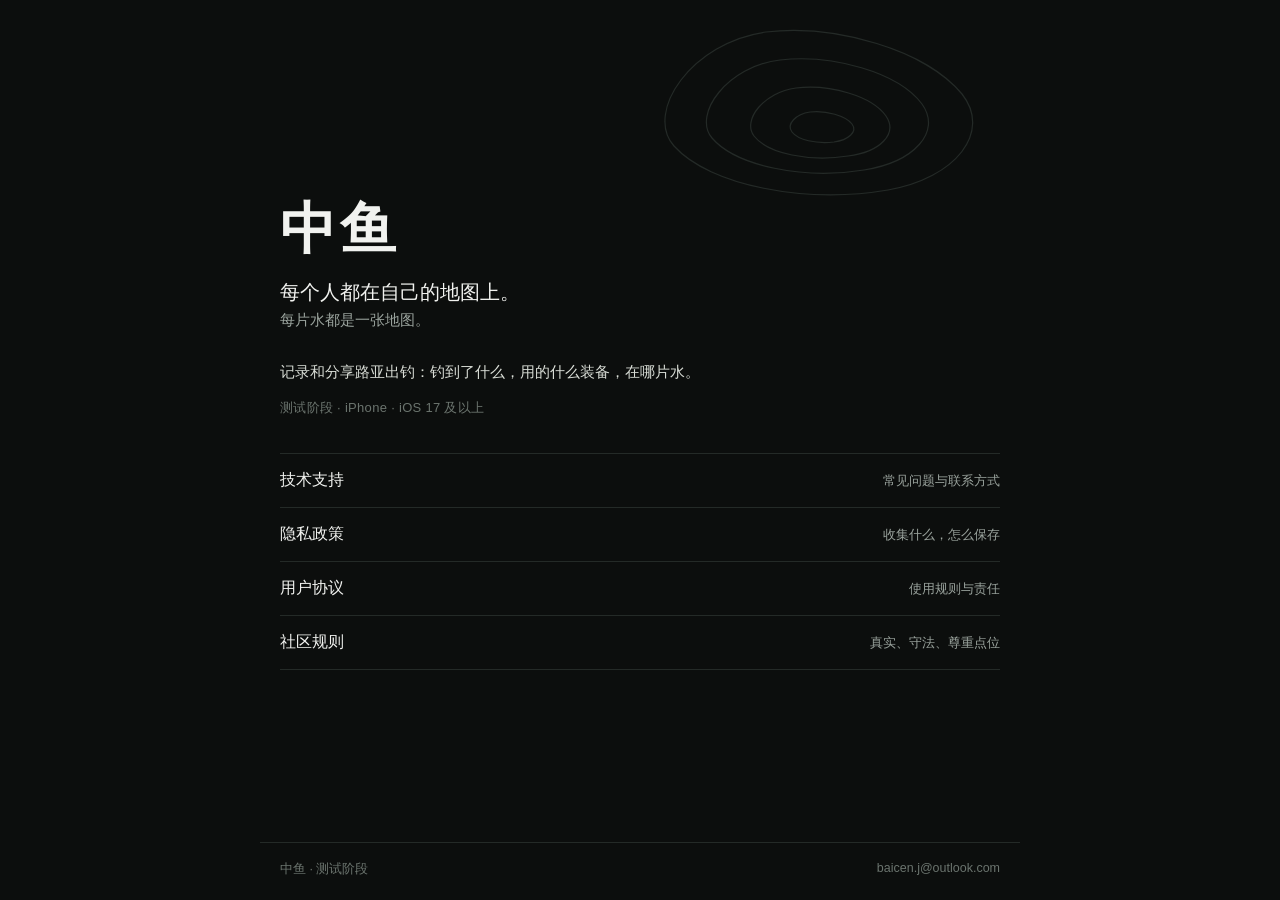
==== index.html @ 6c9fc5cf "中鱼支持站：技术支持、隐私政策、用户协议、社区规则 Co-Authored-By: Claude Opus 5.5 <noreply@anthropic.com>" ====
<!doctype html>
<html lang="zh-CN">
<head>
<meta charset="utf-8">
<meta name="viewport" content="width=device-width,initial-scale=1,viewport-fit=cover">
<meta name="color-scheme" content="dark">
<meta name="theme-color" content="#0c0e0d">
<meta name="description" content="中鱼：记录和分享路亚出钓。技术支持、隐私政策、用户协议与社区规则。">
<title>中鱼｜支持与隐私</title>
<link rel="icon" href="data:,">
<link rel="stylesheet" href="style.css">
</head>
<body>
<main class="home">
<svg class="contour" viewBox="0 0 720 200" aria-hidden="true" fill="none" stroke="#242a27" stroke-width="1.2">
<path d="M486 24c70-8 160 18 196 62 30 38-6 84-74 96-82 14-178-4-214-44-30-34 18-104 92-114Z"/>
<path d="M500 52c52-6 118 12 142 44 20 28-8 58-58 66-60 10-128-4-152-32-20-24 16-72 68-78Z"/>
<path d="M516 80c34-4 76 8 90 28 12 18-6 36-38 40-38 6-80-2-94-20-12-16 10-44 42-48Z"/>
<path d="M530 104c16-2 36 4 42 12 6 8-4 16-18 18-18 2-36-2-42-10-6-8 4-18 18-20Z"/>
</svg>
<h1>中鱼</h1>
<p class="line">每个人都在自己的地图上。</p>
<p class="sub">每片水都是一张地图。</p>
<p class="what">记录和分享路亚出钓：钓到了什么，用的什么装备，在哪片水。</p>
<p class="status">测试阶段 · iPhone · iOS 17 及以上</p>
<ul class="rows">
<li><a href="support.html"><b>技术支持</b><span>常见问题与联系方式</span></a></li>
<li><a href="privacy.html"><b>隐私政策</b><span>收集什么，怎么保存</span></a></li>
<li><a href="terms.html"><b>用户协议</b><span>使用规则与责任</span></a></li>
<li><a href="community.html"><b>社区规则</b><span>真实、守法、尊重点位</span></a></li>
</ul>
</main>
<footer class="foot"><span>中鱼 · 测试阶段</span><a href="mailto:baicen.j@outlook.com">baicen.j@outlook.com</a></footer>
</body>
</html>
---- style.css ----
/* 支持站。和 App、分享页同一套颜色：近黑底，系统字体，苔绿只用在很少的地方。 */
:root {
  --bg: #0c0e0d; --surface: #161a18; --line: #242a27;
  --text: #f1f2ef; --text-2: #d9ddd6; --muted: #9aa39d; --faint: #6b746e;
  --moss: #9fb77f; --pad: 20px;
}
* { box-sizing: border-box; }
html { color-scheme: dark; background: var(--bg); -webkit-text-size-adjust: 100%; }
body {
  margin: 0; min-height: 100vh; display: flex; flex-direction: column;
  color: var(--text); background: var(--bg);
  font-family: -apple-system, "SF Pro Text", "PingFang SC", "Helvetica Neue", "Microsoft YaHei", sans-serif;
  font-variant-numeric: tabular-nums; -webkit-font-smoothing: antialiased;
}
a { color: inherit; text-underline-offset: 3px; }

.bar {
  display: flex; align-items: center; gap: 16px; flex-wrap: wrap;
  max-width: 760px; width: 100%; margin: 0 auto; padding: 18px var(--pad) 0;
}
.brand { font-size: 17px; font-weight: 700; letter-spacing: 1px; text-decoration: none; }
.bar nav { display: flex; gap: 4px 16px; flex-wrap: wrap; margin-left: auto; color: var(--muted); font-size: 13.5px; }
.bar nav a { text-decoration: none; padding: 4px 0; }
.bar nav a[aria-current="page"] { color: var(--text); }

.doc { flex: 1; max-width: 760px; width: 100%; margin: 0 auto; padding: 40px var(--pad) 48px; }
.doc article { color: var(--text-2); font-size: 15px; line-height: 1.85; overflow-wrap: anywhere; }
.doc h1 { margin: 0 0 24px; color: var(--text); font-size: 30px; line-height: 1.3; letter-spacing: -.3px; }
.doc h2 { margin: 36px 0 10px; color: var(--text); font-size: 19px; line-height: 1.5; }
.doc h3 { margin: 24px 0 6px; color: var(--text); font-size: 16px; }
.doc p { margin: 10px 0; white-space: pre-line; }
.doc ul, .doc ol { margin: 10px 0; padding-left: 1.4em; }
.doc li + li { margin-top: 6px; }
.doc strong { color: var(--text); font-weight: 600; }
.doc article a { color: var(--moss); }

.foot {
  display: flex; gap: 8px 20px; flex-wrap: wrap; justify-content: space-between;
  max-width: 760px; width: 100%; margin: 0 auto;
  padding: 18px var(--pad) calc(22px + env(safe-area-inset-bottom));
  border-top: 1px solid var(--line); color: var(--faint); font-size: 12.5px;
}
.foot a { text-decoration: none; }

/* 首页 */
.home { flex: 1; max-width: 760px; width: 100%; margin: 0 auto; padding: 0 var(--pad) 40px; }
.home .contour { display: block; width: 100%; height: auto; margin: 8px 0 -8px; }
.home h1 { margin: 0; font-size: 56px; line-height: 1.05; font-weight: 700; letter-spacing: 4px; }
.home .line { margin: 18px 0 0; font-size: 20px; line-height: 1.5; color: var(--text); }
.home .sub { margin: 4px 0 0; font-size: 15px; color: var(--muted); }
.home .what { margin: 28px 0 0; max-width: 30em; font-size: 15px; line-height: 1.8; color: var(--text-2); }
.home .status { margin: 14px 0 0; font-size: 13px; color: var(--faint); letter-spacing: .3px; }
.rows { margin: 36px 0 0; padding: 0; list-style: none; border-top: 1px solid var(--line); }
.rows a {
  display: flex; align-items: baseline; justify-content: space-between; gap: 16px;
  padding: 16px 0; border-bottom: 1px solid var(--line); text-decoration: none;
}
.rows b { font-size: 16px; font-weight: 500; }
.rows span { color: var(--muted); font-size: 13px; text-align: right; }
.rows a:hover b, .rows a:focus-visible b { color: var(--moss); }

@media (max-width: 360px) { .home h1 { font-size: 46px; } .doc h1 { font-size: 26px; } .rows span { display: none; } }
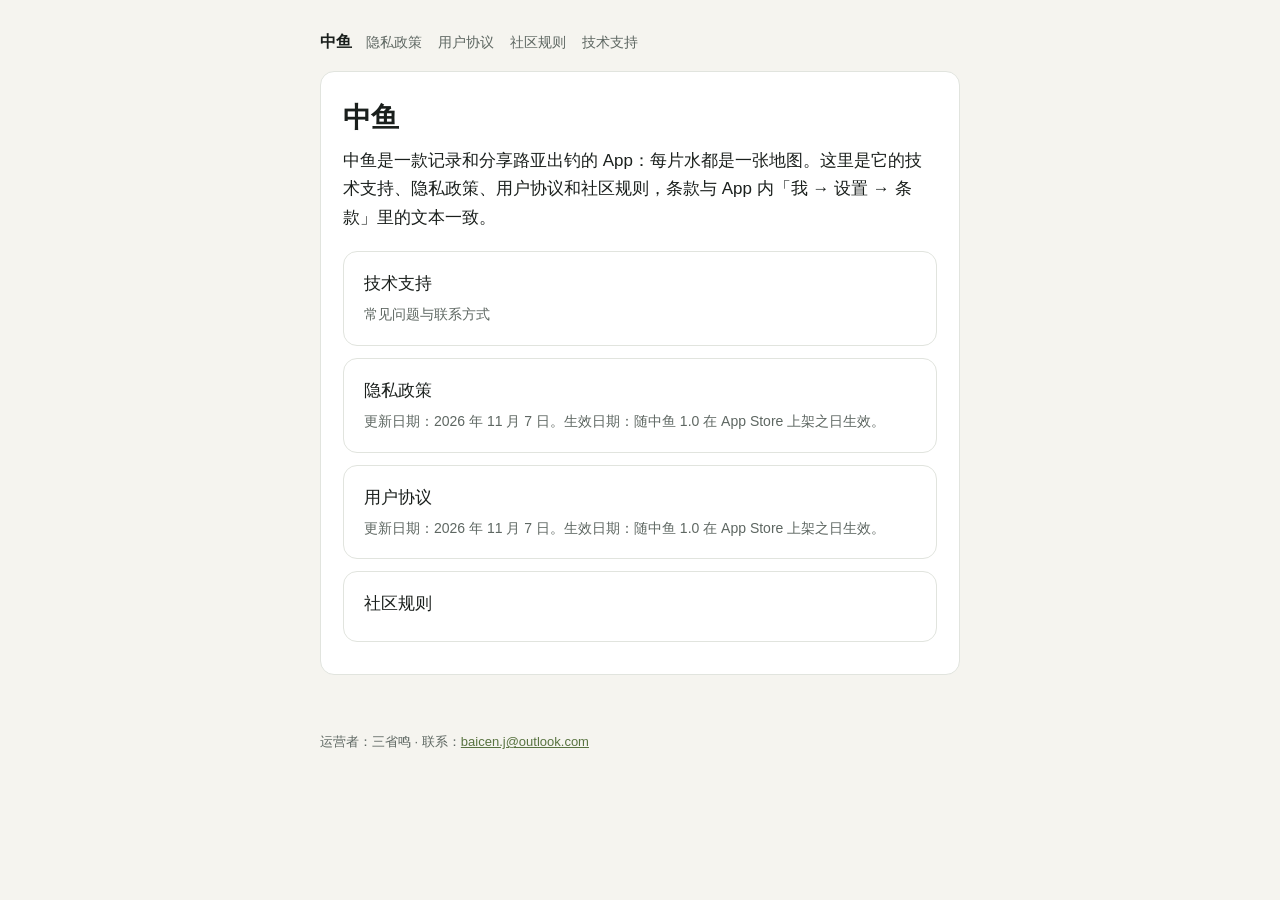
==== commit 602002a5: "P2-A 法务文本中鱼版：隐私政策、用户协议、社区规则、技术支持；浅色站；旧地址跳转 Co-Authored-By: Claude Fable 5.1 <noreply@anthropic.com>" ====
--- a/index.html
+++ b/index.html
@@ -1,35 +1 @@
-<!doctype html>
-<html lang="zh-CN">
-<head>
-<meta charset="utf-8">
-<meta name="viewport" content="width=device-width,initial-scale=1,viewport-fit=cover">
-<meta name="color-scheme" content="dark">
-<meta name="theme-color" content="#0c0e0d">
-<meta name="description" content="中鱼：记录和分享路亚出钓。技术支持、隐私政策、用户协议与社区规则。">
-<title>中鱼｜支持与隐私</title>
-<link rel="icon" href="data:,">
-<link rel="stylesheet" href="style.css">
-</head>
-<body>
-<main class="home">
-<svg class="contour" viewBox="0 0 720 200" aria-hidden="true" fill="none" stroke="#242a27" stroke-width="1.2">
-<path d="M486 24c70-8 160 18 196 62 30 38-6 84-74 96-82 14-178-4-214-44-30-34 18-104 92-114Z"/>
-<path d="M500 52c52-6 118 12 142 44 20 28-8 58-58 66-60 10-128-4-152-32-20-24 16-72 68-78Z"/>
-<path d="M516 80c34-4 76 8 90 28 12 18-6 36-38 40-38 6-80-2-94-20-12-16 10-44 42-48Z"/>
-<path d="M530 104c16-2 36 4 42 12 6 8-4 16-18 18-18 2-36-2-42-10-6-8 4-18 18-20Z"/>
-</svg>
-<h1>中鱼</h1>
-<p class="line">每个人都在自己的地图上。</p>
-<p class="sub">每片水都是一张地图。</p>
-<p class="what">记录和分享路亚出钓：钓到了什么，用的什么装备，在哪片水。</p>
-<p class="status">测试阶段 · iPhone · iOS 17 及以上</p>
-<ul class="rows">
-<li><a href="support.html"><b>技术支持</b><span>常见问题与联系方式</span></a></li>
-<li><a href="privacy.html"><b>隐私政策</b><span>收集什么，怎么保存</span></a></li>
-<li><a href="terms.html"><b>用户协议</b><span>使用规则与责任</span></a></li>
-<li><a href="community.html"><b>社区规则</b><span>真实、守法、尊重点位</span></a></li>
-</ul>
-</main>
-<footer class="foot"><span>中鱼 · 测试阶段</span><a href="mailto:baicen.j@outlook.com">baicen.j@outlook.com</a></footer>
-</body>
-</html>
+<!doctype html><html lang="zh-CN"><head><meta charset="utf-8"><meta name="viewport" content="width=device-width,initial-scale=1,viewport-fit=cover"><meta name="theme-color" content="#F5F4EF"><title>支持与条款 · 中鱼</title><link rel="icon" href="data:,"><link rel="stylesheet" href="style.css"></head><body><header><a class="brand" href="./">中鱼</a><nav aria-label="条款"><a href="legal/privacy/">隐私政策</a><a href="legal/terms/">用户协议</a><a href="legal/community/">社区规则</a><a href="support/">技术支持</a></nav></header><main><article><h1>中鱼</h1><p>中鱼是一款记录和分享路亚出钓的 App：每片水都是一张地图。这里是它的技术支持、隐私政策、用户协议和社区规则，条款与 App 内「我 → 设置 → 条款」里的文本一致。</p><div class="index"><a href="support/">技术支持<span>常见问题与联系方式</span></a><a href="legal/privacy/">隐私政策<span>更新日期：2026 年 11 月 7 日。生效日期：随中鱼 1.0 在 App Store 上架之日生效。</span></a><a href="legal/terms/">用户协议<span>更新日期：2026 年 11 月 7 日。生效日期：随中鱼 1.0 在 App Store 上架之日生效。</span></a><a href="legal/community/">社区规则<span></span></a></div></article></main><footer>运营者：三省鸣 · 联系：<a href="mailto:baicen.j@outlook.com">baicen.j@outlook.com</a></footer></body></html>
--- a/style.css
+++ b/style.css
@@ -1,62 +1,15 @@
-/* 支持站。和 App、分享页同一套颜色：近黑底，系统字体，苔绿只用在很少的地方。 */
-:root {
-  --bg: #0c0e0d; --surface: #161a18; --line: #242a27;
-  --text: #f1f2ef; --text-2: #d9ddd6; --muted: #9aa39d; --faint: #6b746e;
-  --moss: #9fb77f; --pad: 20px;
-}
-* { box-sizing: border-box; }
-html { color-scheme: dark; background: var(--bg); -webkit-text-size-adjust: 100%; }
-body {
-  margin: 0; min-height: 100vh; display: flex; flex-direction: column;
-  color: var(--text); background: var(--bg);
-  font-family: -apple-system, "SF Pro Text", "PingFang SC", "Helvetica Neue", "Microsoft YaHei", sans-serif;
-  font-variant-numeric: tabular-nums; -webkit-font-smoothing: antialiased;
-}
-a { color: inherit; text-underline-offset: 3px; }
-
-.bar {
-  display: flex; align-items: center; gap: 16px; flex-wrap: wrap;
-  max-width: 760px; width: 100%; margin: 0 auto; padding: 18px var(--pad) 0;
-}
-.brand { font-size: 17px; font-weight: 700; letter-spacing: 1px; text-decoration: none; }
-.bar nav { display: flex; gap: 4px 16px; flex-wrap: wrap; margin-left: auto; color: var(--muted); font-size: 13.5px; }
-.bar nav a { text-decoration: none; padding: 4px 0; }
-.bar nav a[aria-current="page"] { color: var(--text); }
-
-.doc { flex: 1; max-width: 760px; width: 100%; margin: 0 auto; padding: 40px var(--pad) 48px; }
-.doc article { color: var(--text-2); font-size: 15px; line-height: 1.85; overflow-wrap: anywhere; }
-.doc h1 { margin: 0 0 24px; color: var(--text); font-size: 30px; line-height: 1.3; letter-spacing: -.3px; }
-.doc h2 { margin: 36px 0 10px; color: var(--text); font-size: 19px; line-height: 1.5; }
-.doc h3 { margin: 24px 0 6px; color: var(--text); font-size: 16px; }
-.doc p { margin: 10px 0; white-space: pre-line; }
-.doc ul, .doc ol { margin: 10px 0; padding-left: 1.4em; }
-.doc li + li { margin-top: 6px; }
-.doc strong { color: var(--text); font-weight: 600; }
-.doc article a { color: var(--moss); }
-
-.foot {
-  display: flex; gap: 8px 20px; flex-wrap: wrap; justify-content: space-between;
-  max-width: 760px; width: 100%; margin: 0 auto;
-  padding: 18px var(--pad) calc(22px + env(safe-area-inset-bottom));
-  border-top: 1px solid var(--line); color: var(--faint); font-size: 12.5px;
-}
-.foot a { text-decoration: none; }
-
-/* 首页 */
-.home { flex: 1; max-width: 760px; width: 100%; margin: 0 auto; padding: 0 var(--pad) 40px; }
-.home .contour { display: block; width: 100%; height: auto; margin: 8px 0 -8px; }
-.home h1 { margin: 0; font-size: 56px; line-height: 1.05; font-weight: 700; letter-spacing: 4px; }
-.home .line { margin: 18px 0 0; font-size: 20px; line-height: 1.5; color: var(--text); }
-.home .sub { margin: 4px 0 0; font-size: 15px; color: var(--muted); }
-.home .what { margin: 28px 0 0; max-width: 30em; font-size: 15px; line-height: 1.8; color: var(--text-2); }
-.home .status { margin: 14px 0 0; font-size: 13px; color: var(--faint); letter-spacing: .3px; }
-.rows { margin: 36px 0 0; padding: 0; list-style: none; border-top: 1px solid var(--line); }
-.rows a {
-  display: flex; align-items: baseline; justify-content: space-between; gap: 16px;
-  padding: 16px 0; border-bottom: 1px solid var(--line); text-decoration: none;
-}
-.rows b { font-size: 16px; font-weight: 500; }
-.rows span { color: var(--muted); font-size: 13px; text-align: right; }
-.rows a:hover b, .rows a:focus-visible b { color: var(--moss); }
-
-@media (max-width: 360px) { .home h1 { font-size: 46px; } .doc h1 { font-size: 26px; } .rows span { display: none; } }
+:root{--bg:#F5F4EF;--card:#FFFFFF;--text:#1A1F1C;--muted:#5E6762;--line:#E1E4DE;--accent:#587340}
+*{box-sizing:border-box}html{-webkit-text-size-adjust:100%}
+body{margin:0;background:var(--bg);color:var(--text);font:17px/1.7 -apple-system,BlinkMacSystemFont,"PingFang SC","Hiragino Sans GB","Helvetica Neue",Arial,sans-serif;padding:env(safe-area-inset-top) env(safe-area-inset-right) env(safe-area-inset-bottom) env(safe-area-inset-left)}
+header{max-width:680px;margin:0 auto;padding:28px 20px 0;display:flex;align-items:baseline;gap:14px;flex-wrap:wrap}
+header .brand{font-weight:600;color:var(--text);text-decoration:none;font-size:16px}
+header nav{display:flex;gap:16px;font-size:14px}header nav a{color:var(--muted);text-decoration:none}header nav a[aria-current]{color:var(--accent);font-weight:600}
+main{max-width:680px;margin:16px auto 56px;padding:0 20px}
+article{background:var(--card);border:1px solid var(--line);border-radius:14px;padding:28px 22px 32px}
+h1{font-size:28px;line-height:1.3;margin:0 0 6px}h2{font-size:19px;margin:30px 0 8px}h3{font-size:16px;color:var(--muted);margin:20px 0 6px;font-weight:600}
+p{margin:10px 0}ul{padding-left:22px;margin:8px 0}li{margin:6px 0}a{color:var(--accent)}
+.meta{color:var(--muted);font-size:14px;margin-bottom:18px}
+footer{max-width:680px;margin:0 auto;padding:0 20px 40px;color:var(--muted);font-size:13px}
+.index{display:grid;gap:12px;margin-top:18px}.index a{display:block;background:var(--card);border:1px solid var(--line);border-radius:14px;padding:18px 20px;text-decoration:none;color:var(--text)}
+.index a span{display:block;color:var(--muted);font-size:14px;margin-top:4px}
+@media (max-width:420px){body{font-size:16px}article{padding:22px 16px 26px}h1{font-size:24px}}
